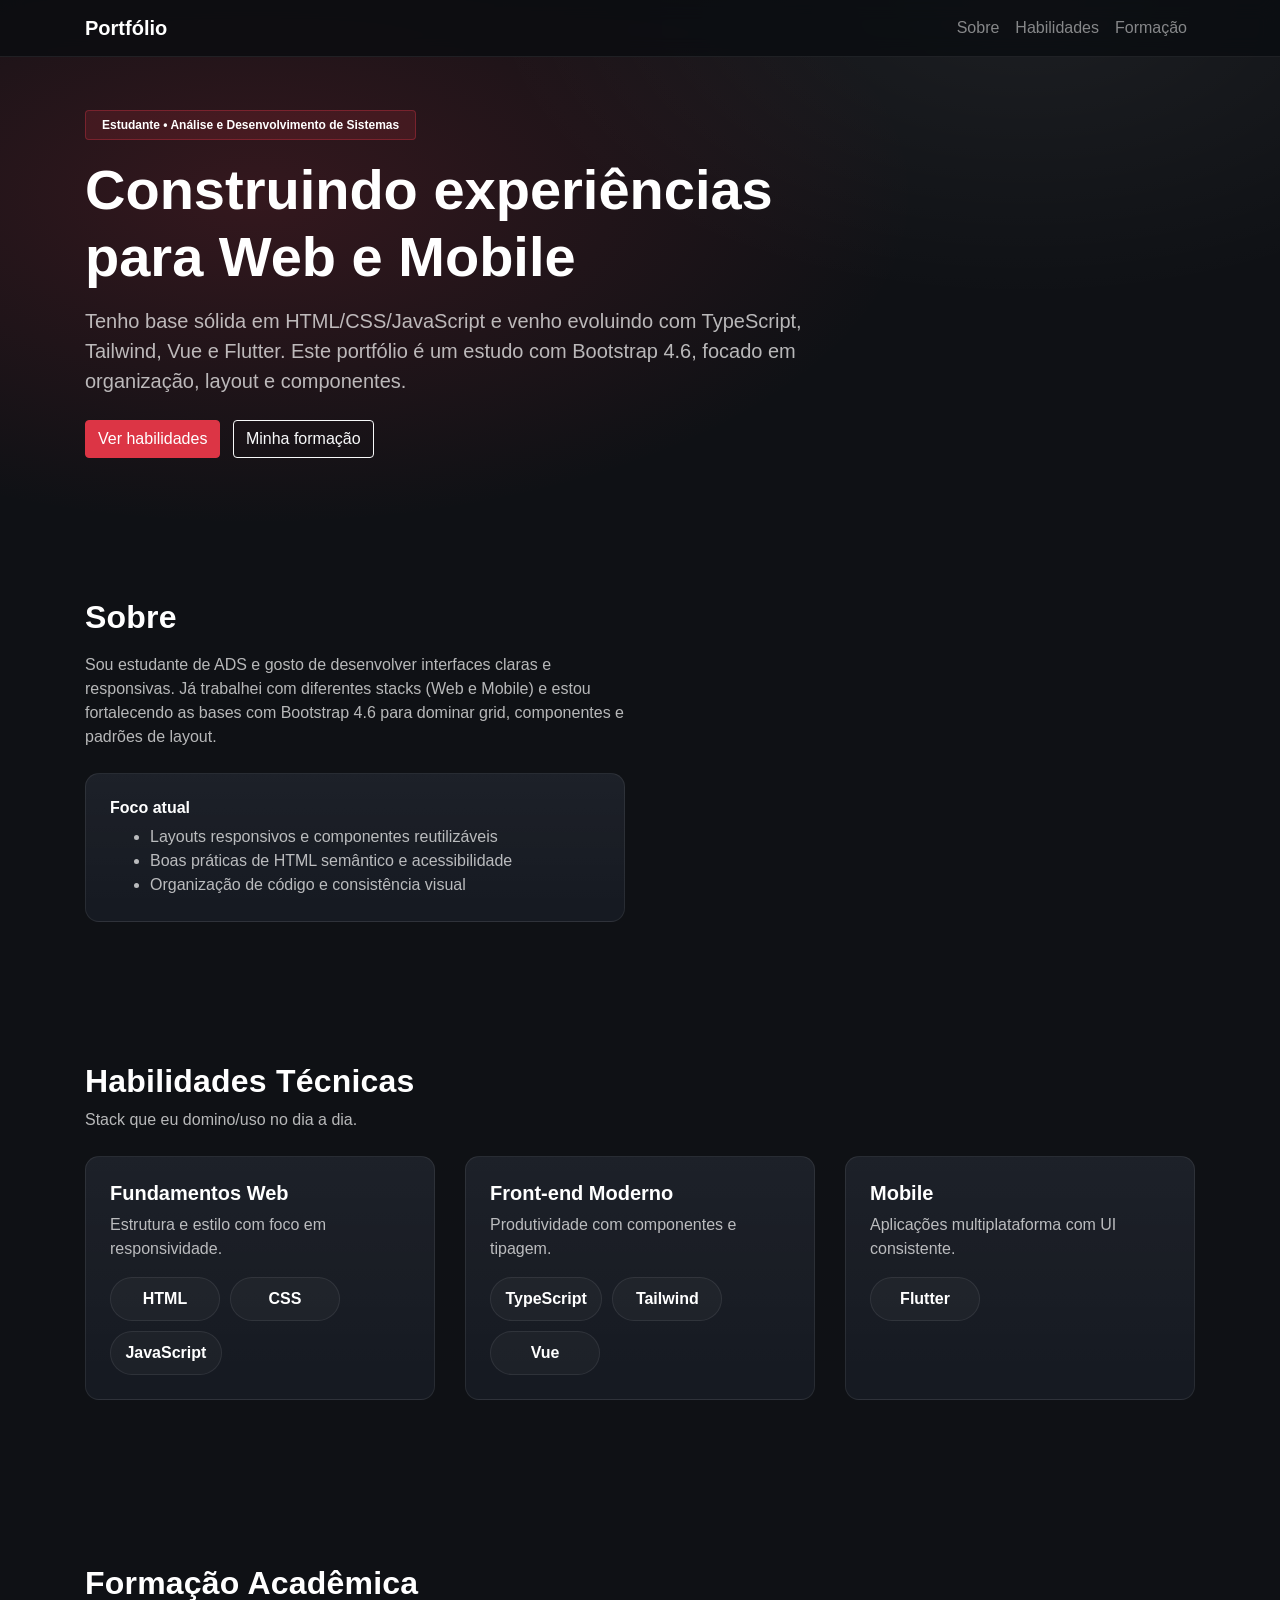
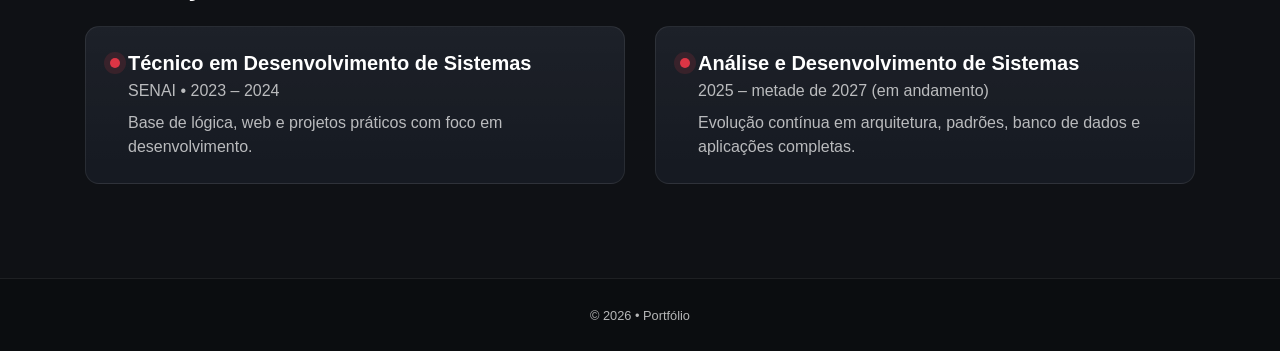
==== portfolio-ads/index.html @ fe864db2 "feat: subindo projeto" ====
<!DOCTYPE html>
<html lang="pt-br">
<head>
  <meta charset="UTF-8" />
  <meta name="viewport" content="width=device-width, initial-scale=1.0" />
  <title>Portfólio | Estudante de ADS</title>
  <link rel="stylesheet" href="https://cdn.jsdelivr.net/npm/bootstrap@4.6.2/dist/css/bootstrap.min.css" />
  <style>
    :root{
      --bg: #0f1115;
      --panel: #161a22;
      --panel-2: #121620;
      --border: rgba(255,255,255,.08);
      --muted: rgba(255,255,255,.70);
      --accent: #dc3545;
    }

    html{ scroll-behavior: smooth; }
    body{
      background: radial-gradient(1200px 600px at 20% 10%, rgba(220,53,69,.18), transparent 55%),
                  radial-gradient(900px 500px at 80% 0%, rgba(255,255,255,.06), transparent 60%),
                  var(--bg);
      color: #fff;
    }

    .navbar{
      background: rgba(10,12,16,.78) !important;
      backdrop-filter: blur(10px);
      border-bottom: 1px solid var(--border);
    }

    .hero{
      padding: 110px 0 70px;
    }

    .hero .badge{
      background: rgba(220,53,69,.15);
      color: #fff;
      border: 1px solid rgba(220,53,69,.35);
      font-weight: 600;
    }

    .panel{
      background: linear-gradient(180deg, rgba(255,255,255,.03), transparent 90%), var(--panel);
      border: 1px solid var(--border);
      border-radius: 14px;
    }

    .section{
      padding: 70px 0;
    }

    .section-title{
      font-weight: 800;
      letter-spacing: .2px;
    }

    .muted{
      color: var(--muted);
    }

    .skill-pill{
      border: 1px solid var(--border);
      background: rgba(255,255,255,.03);
      border-radius: 999px;
      padding: .55rem .9rem;
      display: inline-flex;
      align-items: center;
      justify-content: center;
      min-width: 110px;
      font-weight: 600;
    }

    .timeline-item{
      position: relative;
      padding-left: 18px;
    }
    .timeline-item:before{
      content: "";
      position: absolute;
      left: 0;
      top: .45rem;
      width: 10px;
      height: 10px;
      border-radius: 50%;
      background: var(--accent);
      box-shadow: 0 0 0 6px rgba(220,53,69,.15);
    }

    .footer{
      border-top: 1px solid var(--border);
      background: rgba(0,0,0,.25);
    }
  </style>
</head>
<body data-spy="scroll" data-target="#mainNav" data-offset="90">
  <nav id="mainNav" class="navbar navbar-expand-lg navbar-dark fixed-top">
    <div class="container">
      <a class="navbar-brand font-weight-bold" href="#top">Portfólio</a>
      <button class="navbar-toggler" type="button" data-toggle="collapse" data-target="#navContent">
        <span class="navbar-toggler-icon"></span>
      </button>
      <div class="collapse navbar-collapse" id="navContent">
        <ul class="navbar-nav ml-auto">
          <li class="nav-item"><a class="nav-link" href="#sobre">Sobre</a></li>
          <li class="nav-item"><a class="nav-link" href="#skills">Habilidades</a></li>
          <li class="nav-item"><a class="nav-link" href="#formacao">Formação</a></li>
        </ul>
      </div>
    </div>
  </nav>
  <main id="top" class="hero">
    <div class="container">
      <div class="row align-items-center">
        <div class="col-lg-8">
          <span class="badge px-3 py-2 mb-3">Estudante • Análise e Desenvolvimento de Sistemas</span>
          <h1 class="display-4 font-weight-bold mb-3">Construindo experiências para Web e Mobile</h1>
          <p class="lead muted mb-4">
            Tenho base sólida em HTML/CSS/JavaScript e venho evoluindo com TypeScript, Tailwind, Vue e Flutter.
            Este portfólio é um estudo com Bootstrap 4.6, focado em organização, layout e componentes.
          </p>

          <a class="btn btn-danger mr-2" href="#skills">Ver habilidades</a>
          <a class="btn btn-outline-light" href="#formacao">Minha formação</a>
        </div>

      </div>
    </div>
  </main>
  <section id="sobre" class="section">
    <div class="container">
      <div class="row">
        <div class="col-lg-6 mb-4 mb-lg-0">
          <h2 class="section-title mb-3">Sobre</h2>
          <p class="muted">
            Sou estudante de ADS e gosto de desenvolver interfaces claras e responsivas.
            Já trabalhei com diferentes stacks (Web e Mobile) e estou fortalecendo as bases com Bootstrap 4.6
            para dominar grid, componentes e padrões de layout.
          </p>
          <div class="panel p-4 mt-4">
            <h6 class="font-weight-bold mb-2">Foco atual</h6>
            <ul class="mb-0 muted">
              <li>Layouts responsivos e componentes reutilizáveis</li>
              <li>Boas práticas de HTML semântico e acessibilidade</li>
              <li>Organização de código e consistência visual</li>
            </ul>
          </div>
        </div>
          </div>
        </div>
      </div>
    </div>
  </section>
  <section id="skills" class="section">
    <div class="container">
      <div class="d-flex justify-content-between align-items-end mb-4">
        <div>
          <h2 class="section-title mb-2">Habilidades Técnicas</h2>
          <p class="muted mb-0">Stack que eu domino/uso no dia a dia.</p>
        </div>
      </div>
      <div class="row">
        <div class="col-md-4 mb-4">
          <div class="panel p-4 h-100">
            <h5 class="font-weight-bold mb-2">Fundamentos Web</h5>
            <p class="muted mb-3">Estrutura e estilo com foco em responsividade.</p>
            <div class="d-flex flex-wrap" style="gap:10px;">
              <span class="skill-pill">HTML</span>
              <span class="skill-pill">CSS</span>
              <span class="skill-pill">JavaScript</span>
            </div>
          </div>
        </div>
        <div class="col-md-4 mb-4">
          <div class="panel p-4 h-100">
            <h5 class="font-weight-bold mb-2">Front-end Moderno</h5>
            <p class="muted mb-3">Produtividade com componentes e tipagem.</p>
            <div class="d-flex flex-wrap" style="gap:10px;">
              <span class="skill-pill">TypeScript</span>
              <span class="skill-pill">Tailwind</span>
              <span class="skill-pill">Vue</span>
            </div>
          </div>
        </div>
        <div class="col-md-4 mb-4">
          <div class="panel p-4 h-100">
            <h5 class="font-weight-bold mb-2">Mobile</h5>
            <p class="muted mb-3">Aplicações multiplataforma com UI consistente.</p>
            <div class="d-flex flex-wrap" style="gap:10px;">
              <span class="skill-pill">Flutter</span>
            </div>
          </div>
        </div>
      </div>
    </div>
  </section>
  <section id="formacao" class="section">
    <div class="container">
      <h2 class="section-title mb-4">Formação Acadêmica</h2>
      <div class="row">
        <div class="col-lg-6 mb-4">
          <div class="panel p-4">
            <div class="timeline-item">
              <h5 class="font-weight-bold mb-1">Técnico em Desenvolvimento de Sistemas</h5>
              <div class="muted">SENAI • 2023 – 2024</div>
              <p class="muted mt-2 mb-0">
                Base de lógica, web e projetos práticos com foco em desenvolvimento.
              </p>
            </div>
          </div>
        </div>
        <div class="col-lg-6 mb-4">
          <div class="panel p-4">
            <div class="timeline-item">
              <h5 class="font-weight-bold mb-1">Análise e Desenvolvimento de Sistemas</h5>
              <div class="muted">2025 – metade de 2027 (em andamento)</div>
              <p class="muted mt-2 mb-0">
                Evolução contínua em arquitetura, padrões, banco de dados e aplicações completas.
              </p>
            </div>
          </div>
        </div>
      </div>
    </div>
  </section>
  <footer class="footer py-4 text-center">
    <div class="container">
      <small class="muted">© 2026 • Portfólio</small>
    </div>
  </footer>
  <script src="https://cdn.jsdelivr.net/npm/jquery@3.5.1/dist/jquery.slim.min.js"></script>
  <script src="https://cdn.jsdelivr.net/npm/bootstrap@4.6.2/dist/js/bootstrap.bundle.min.js"></script>
</body>
</html>
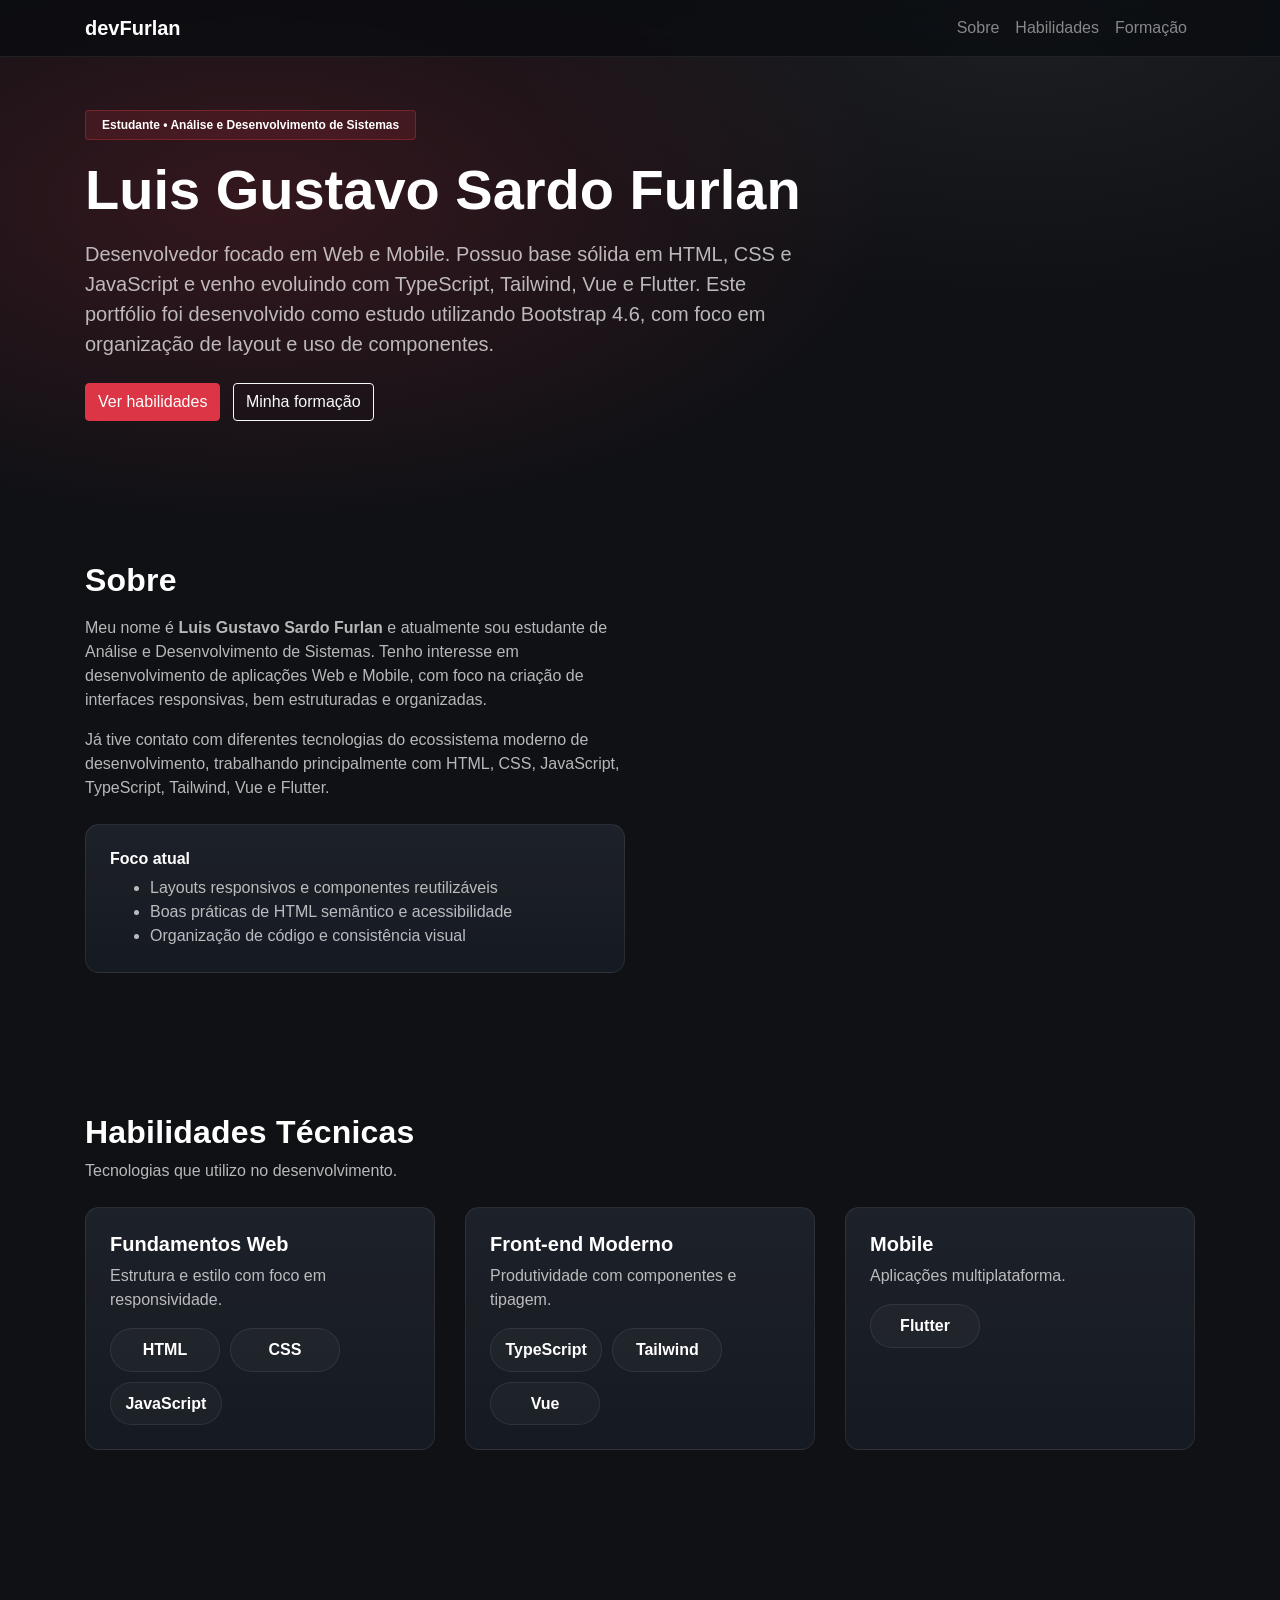
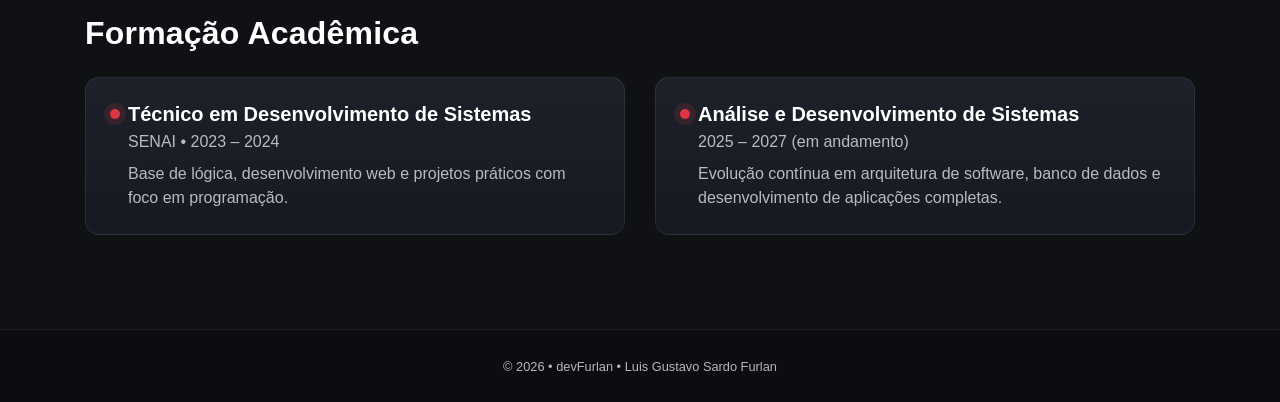
==== commit b2905321: "refactor: css inline removido" ====
--- a/portfolio-ads/index.html
+++ b/portfolio-ads/index.html
@@ -1,234 +1,186 @@
-<!DOCTYPE html>
+<!doctype html>
 <html lang="pt-br">
-<head>
-  <meta charset="UTF-8" />
-  <meta name="viewport" content="width=device-width, initial-scale=1.0" />
-  <title>Portfólio | Estudante de ADS</title>
-  <link rel="stylesheet" href="https://cdn.jsdelivr.net/npm/bootstrap@4.6.2/dist/css/bootstrap.min.css" />
-  <style>
-    :root{
-      --bg: #0f1115;
-      --panel: #161a22;
-      --panel-2: #121620;
-      --border: rgba(255,255,255,.08);
-      --muted: rgba(255,255,255,.70);
-      --accent: #dc3545;
-    }
-
-    html{ scroll-behavior: smooth; }
-    body{
-      background: radial-gradient(1200px 600px at 20% 10%, rgba(220,53,69,.18), transparent 55%),
-                  radial-gradient(900px 500px at 80% 0%, rgba(255,255,255,.06), transparent 60%),
-                  var(--bg);
-      color: #fff;
-    }
-
-    .navbar{
-      background: rgba(10,12,16,.78) !important;
-      backdrop-filter: blur(10px);
-      border-bottom: 1px solid var(--border);
-    }
-
-    .hero{
-      padding: 110px 0 70px;
-    }
-
-    .hero .badge{
-      background: rgba(220,53,69,.15);
-      color: #fff;
-      border: 1px solid rgba(220,53,69,.35);
-      font-weight: 600;
-    }
-
-    .panel{
-      background: linear-gradient(180deg, rgba(255,255,255,.03), transparent 90%), var(--panel);
-      border: 1px solid var(--border);
-      border-radius: 14px;
-    }
-
-    .section{
-      padding: 70px 0;
-    }
-
-    .section-title{
-      font-weight: 800;
-      letter-spacing: .2px;
-    }
-
-    .muted{
-      color: var(--muted);
-    }
-
-    .skill-pill{
-      border: 1px solid var(--border);
-      background: rgba(255,255,255,.03);
-      border-radius: 999px;
-      padding: .55rem .9rem;
-      display: inline-flex;
-      align-items: center;
-      justify-content: center;
-      min-width: 110px;
-      font-weight: 600;
-    }
-
-    .timeline-item{
-      position: relative;
-      padding-left: 18px;
-    }
-    .timeline-item:before{
-      content: "";
-      position: absolute;
-      left: 0;
-      top: .45rem;
-      width: 10px;
-      height: 10px;
-      border-radius: 50%;
-      background: var(--accent);
-      box-shadow: 0 0 0 6px rgba(220,53,69,.15);
-    }
-
-    .footer{
-      border-top: 1px solid var(--border);
-      background: rgba(0,0,0,.25);
-    }
-  </style>
-</head>
-<body data-spy="scroll" data-target="#mainNav" data-offset="90">
-  <nav id="mainNav" class="navbar navbar-expand-lg navbar-dark fixed-top">
-    <div class="container">
-      <a class="navbar-brand font-weight-bold" href="#top">Portfólio</a>
-      <button class="navbar-toggler" type="button" data-toggle="collapse" data-target="#navContent">
-        <span class="navbar-toggler-icon"></span>
-      </button>
-      <div class="collapse navbar-collapse" id="navContent">
-        <ul class="navbar-nav ml-auto">
-          <li class="nav-item"><a class="nav-link" href="#sobre">Sobre</a></li>
-          <li class="nav-item"><a class="nav-link" href="#skills">Habilidades</a></li>
-          <li class="nav-item"><a class="nav-link" href="#formacao">Formação</a></li>
-        </ul>
+  <head>
+    <meta charset="UTF-8" />
+    <meta name="viewport" content="width=device-width, initial-scale=1.0" />
+    <title>devFurlan | Portfólio</title>
+    <link
+      rel="stylesheet"
+      href="https://cdn.jsdelivr.net/npm/bootstrap@4.6.2/dist/css/bootstrap.min.css"
+    />
+    <link rel="stylesheet" href="css/style.css" />
+  </head>
+  <body data-spy="scroll" data-target="#mainNav" data-offset="90">
+    <nav id="mainNav" class="navbar navbar-expand-lg navbar-dark fixed-top">
+      <div class="container">
+        <a class="navbar-brand font-weight-bold" href="#top"> devFurlan </a>
+        <button
+          class="navbar-toggler"
+          type="button"
+          data-toggle="collapse"
+          data-target="#navContent"
+        >
+          <span class="navbar-toggler-icon"></span>
+        </button>
+        <div class="collapse navbar-collapse" id="navContent">
+          <ul class="navbar-nav ml-auto">
+            <li class="nav-item">
+              <a class="nav-link" href="#sobre">Sobre</a>
+            </li>
+            <li class="nav-item">
+              <a class="nav-link" href="#skills">Habilidades</a>
+            </li>
+            <li class="nav-item">
+              <a class="nav-link" href="#formacao">Formação</a>
+            </li>
+          </ul>
+        </div>
       </div>
-    </div>
-  </nav>
-  <main id="top" class="hero">
-    <div class="container">
-      <div class="row align-items-center">
-        <div class="col-lg-8">
-          <span class="badge px-3 py-2 mb-3">Estudante • Análise e Desenvolvimento de Sistemas</span>
-          <h1 class="display-4 font-weight-bold mb-3">Construindo experiências para Web e Mobile</h1>
-          <p class="lead muted mb-4">
-            Tenho base sólida em HTML/CSS/JavaScript e venho evoluindo com TypeScript, Tailwind, Vue e Flutter.
-            Este portfólio é um estudo com Bootstrap 4.6, focado em organização, layout e componentes.
-          </p>
-
-          <a class="btn btn-danger mr-2" href="#skills">Ver habilidades</a>
-          <a class="btn btn-outline-light" href="#formacao">Minha formação</a>
-        </div>
-
-      </div>
-    </div>
-  </main>
-  <section id="sobre" class="section">
-    <div class="container">
-      <div class="row">
-        <div class="col-lg-6 mb-4 mb-lg-0">
-          <h2 class="section-title mb-3">Sobre</h2>
-          <p class="muted">
-            Sou estudante de ADS e gosto de desenvolver interfaces claras e responsivas.
-            Já trabalhei com diferentes stacks (Web e Mobile) e estou fortalecendo as bases com Bootstrap 4.6
-            para dominar grid, componentes e padrões de layout.
-          </p>
-          <div class="panel p-4 mt-4">
-            <h6 class="font-weight-bold mb-2">Foco atual</h6>
-            <ul class="mb-0 muted">
-              <li>Layouts responsivos e componentes reutilizáveis</li>
-              <li>Boas práticas de HTML semântico e acessibilidade</li>
-              <li>Organização de código e consistência visual</li>
-            </ul>
-          </div>
-        </div>
+    </nav>
+    <main id="top" class="hero">
+      <div class="container">
+        <div class="row align-items-center">
+          <div class="col-lg-8">
+            <span class="badge px-3 py-2 mb-3">
+              Estudante • Análise e Desenvolvimento de Sistemas
+            </span>
+            <h1 class="display-4 font-weight-bold mb-3">
+              Luis Gustavo Sardo Furlan
+            </h1>
+            <p class="lead muted mb-4">
+              Desenvolvedor focado em Web e Mobile. Possuo base sólida em HTML,
+              CSS e JavaScript e venho evoluindo com TypeScript, Tailwind, Vue e
+              Flutter. Este portfólio foi desenvolvido como estudo utilizando
+              Bootstrap 4.6, com foco em organização de layout e uso de
+              componentes.
+            </p>
+            <a class="btn btn-danger mr-2" href="#skills"> Ver habilidades </a>
+            <a class="btn btn-outline-light" href="#formacao">
+              Minha formação
+            </a>
           </div>
         </div>
       </div>
-    </div>
-  </section>
-  <section id="skills" class="section">
-    <div class="container">
-      <div class="d-flex justify-content-between align-items-end mb-4">
-        <div>
-          <h2 class="section-title mb-2">Habilidades Técnicas</h2>
-          <p class="muted mb-0">Stack que eu domino/uso no dia a dia.</p>
-        </div>
-      </div>
-      <div class="row">
-        <div class="col-md-4 mb-4">
-          <div class="panel p-4 h-100">
-            <h5 class="font-weight-bold mb-2">Fundamentos Web</h5>
-            <p class="muted mb-3">Estrutura e estilo com foco em responsividade.</p>
-            <div class="d-flex flex-wrap" style="gap:10px;">
-              <span class="skill-pill">HTML</span>
-              <span class="skill-pill">CSS</span>
-              <span class="skill-pill">JavaScript</span>
-            </div>
-          </div>
-        </div>
-        <div class="col-md-4 mb-4">
-          <div class="panel p-4 h-100">
-            <h5 class="font-weight-bold mb-2">Front-end Moderno</h5>
-            <p class="muted mb-3">Produtividade com componentes e tipagem.</p>
-            <div class="d-flex flex-wrap" style="gap:10px;">
-              <span class="skill-pill">TypeScript</span>
-              <span class="skill-pill">Tailwind</span>
-              <span class="skill-pill">Vue</span>
-            </div>
-          </div>
-        </div>
-        <div class="col-md-4 mb-4">
-          <div class="panel p-4 h-100">
-            <h5 class="font-weight-bold mb-2">Mobile</h5>
-            <p class="muted mb-3">Aplicações multiplataforma com UI consistente.</p>
-            <div class="d-flex flex-wrap" style="gap:10px;">
-              <span class="skill-pill">Flutter</span>
+    </main>
+    <section id="sobre" class="section">
+      <div class="container">
+        <div class="row">
+          <div class="col-lg-6 mb-4 mb-lg-0">
+            <h2 class="section-title mb-3">Sobre</h2>
+            <p class="muted">
+              Meu nome é <strong>Luis Gustavo Sardo Furlan</strong> e atualmente
+              sou estudante de Análise e Desenvolvimento de Sistemas. Tenho
+              interesse em desenvolvimento de aplicações Web e Mobile, com foco
+              na criação de interfaces responsivas, bem estruturadas e
+              organizadas.
+            </p>
+            <p class="muted">
+              Já tive contato com diferentes tecnologias do ecossistema moderno
+              de desenvolvimento, trabalhando principalmente com HTML, CSS,
+              JavaScript, TypeScript, Tailwind, Vue e Flutter.
+            </p>
+            <div class="panel p-4 mt-4">
+              <h6 class="font-weight-bold mb-2">Foco atual</h6>
+              <ul class="mb-0 muted">
+                <li>Layouts responsivos e componentes reutilizáveis</li>
+                <li>Boas práticas de HTML semântico e acessibilidade</li>
+                <li>Organização de código e consistência visual</li>
+              </ul>
             </div>
           </div>
         </div>
       </div>
-    </div>
-  </section>
-  <section id="formacao" class="section">
-    <div class="container">
-      <h2 class="section-title mb-4">Formação Acadêmica</h2>
-      <div class="row">
-        <div class="col-lg-6 mb-4">
-          <div class="panel p-4">
-            <div class="timeline-item">
-              <h5 class="font-weight-bold mb-1">Técnico em Desenvolvimento de Sistemas</h5>
-              <div class="muted">SENAI • 2023 – 2024</div>
-              <p class="muted mt-2 mb-0">
-                Base de lógica, web e projetos práticos com foco em desenvolvimento.
+    </section>
+    <section id="skills" class="section">
+      <div class="container">
+        <div class="d-flex justify-content-between align-items-end mb-4">
+          <div>
+            <h2 class="section-title mb-2">Habilidades Técnicas</h2>
+            <p class="muted mb-0">
+              Tecnologias que utilizo no desenvolvimento.
+            </p>
+          </div>
+        </div>
+        <div class="row">
+          <div class="col-md-4 mb-4">
+            <div class="panel p-4 h-100">
+              <h5 class="font-weight-bold mb-2">Fundamentos Web</h5>
+              <p class="muted mb-3">
+                Estrutura e estilo com foco em responsividade.
               </p>
+              <div class="d-flex flex-wrap" style="gap: 10px">
+                <span class="skill-pill">HTML</span>
+                <span class="skill-pill">CSS</span>
+                <span class="skill-pill">JavaScript</span>
+              </div>
             </div>
           </div>
-        </div>
-        <div class="col-lg-6 mb-4">
-          <div class="panel p-4">
-            <div class="timeline-item">
-              <h5 class="font-weight-bold mb-1">Análise e Desenvolvimento de Sistemas</h5>
-              <div class="muted">2025 – metade de 2027 (em andamento)</div>
-              <p class="muted mt-2 mb-0">
-                Evolução contínua em arquitetura, padrões, banco de dados e aplicações completas.
-              </p>
+          <div class="col-md-4 mb-4">
+            <div class="panel p-4 h-100">
+              <h5 class="font-weight-bold mb-2">Front-end Moderno</h5>
+              <p class="muted mb-3">Produtividade com componentes e tipagem.</p>
+              <div class="d-flex flex-wrap" style="gap: 10px">
+                <span class="skill-pill">TypeScript</span>
+                <span class="skill-pill">Tailwind</span>
+                <span class="skill-pill">Vue</span>
+              </div>
+            </div>
+          </div>
+          <div class="col-md-4 mb-4">
+            <div class="panel p-4 h-100">
+              <h5 class="font-weight-bold mb-2">Mobile</h5>
+              <p class="muted mb-3">Aplicações multiplataforma.</p>
+              <div class="d-flex flex-wrap" style="gap: 10px">
+                <span class="skill-pill">Flutter</span>
+              </div>
             </div>
           </div>
         </div>
       </div>
-    </div>
-  </section>
-  <footer class="footer py-4 text-center">
-    <div class="container">
-      <small class="muted">© 2026 • Portfólio</small>
-    </div>
-  </footer>
-  <script src="https://cdn.jsdelivr.net/npm/jquery@3.5.1/dist/jquery.slim.min.js"></script>
-  <script src="https://cdn.jsdelivr.net/npm/bootstrap@4.6.2/dist/js/bootstrap.bundle.min.js"></script>
-</body>
+    </section>
+    <section id="formacao" class="section">
+      <div class="container">
+        <h2 class="section-title mb-4">Formação Acadêmica</h2>
+        <div class="row">
+          <div class="col-lg-6 mb-4">
+            <div class="panel p-4">
+              <div class="timeline-item">
+                <h5 class="font-weight-bold mb-1">
+                  Técnico em Desenvolvimento de Sistemas
+                </h5>
+                <div class="muted">SENAI • 2023 – 2024</div>
+                <p class="muted mt-2 mb-0">
+                  Base de lógica, desenvolvimento web e projetos práticos com
+                  foco em programação.
+                </p>
+              </div>
+            </div>
+          </div>
+          <div class="col-lg-6 mb-4">
+            <div class="panel p-4">
+              <div class="timeline-item">
+                <h5 class="font-weight-bold mb-1">
+                  Análise e Desenvolvimento de Sistemas
+                </h5>
+                <div class="muted">2025 – 2027 (em andamento)</div>
+                <p class="muted mt-2 mb-0">
+                  Evolução contínua em arquitetura de software, banco de dados e
+                  desenvolvimento de aplicações completas.
+                </p>
+              </div>
+            </div>
+          </div>
+        </div>
+      </div>
+    </section>
+    <footer class="footer py-4 text-center">
+      <div class="container">
+        <small class="muted">
+          © 2026 • devFurlan • Luis Gustavo Sardo Furlan
+        </small>
+      </div>
+    </footer>
+    <script src="https://cdn.jsdelivr.net/npm/jquery@3.5.1/dist/jquery.slim.min.js"></script>
+    <script src="https://cdn.jsdelivr.net/npm/bootstrap@4.6.2/dist/js/bootstrap.bundle.min.js"></script>
+  </body>
 </html>
--- a/portfolio-ads/css/style.css
+++ b/portfolio-ads/css/style.css
@@ -0,0 +1,89 @@
+:root{
+  --bg: #0f1115;
+  --panel: #161a22;
+  --panel-2: #121620;
+  --border: rgba(255,255,255,.08);
+  --muted: rgba(255,255,255,.70);
+  --accent: #dc3545;
+}
+
+html{
+  scroll-behavior: smooth;
+}
+
+body{
+  background: radial-gradient(1200px 600px at 20% 10%, rgba(220,53,69,.18), transparent 55%),
+              radial-gradient(900px 500px at 80% 0%, rgba(255,255,255,.06), transparent 60%),
+              var(--bg);
+  color:#fff;
+}
+
+.navbar{
+  background: rgba(10,12,16,.78) !important;
+  backdrop-filter: blur(10px);
+  border-bottom: 1px solid var(--border);
+}
+
+.hero{
+  padding:110px 0 70px;
+}
+
+.hero .badge{
+  background: rgba(220,53,69,.15);
+  color:#fff;
+  border:1px solid rgba(220,53,69,.35);
+  font-weight:600;
+}
+
+.panel{
+  background: linear-gradient(180deg, rgba(255,255,255,.03), transparent 90%), var(--panel);
+  border:1px solid var(--border);
+  border-radius:14px;
+}
+
+.section{
+  padding:70px 0;
+}
+
+.section-title{
+  font-weight:800;
+  letter-spacing:.2px;
+}
+
+.muted{
+  color:var(--muted);
+}
+
+.skill-pill{
+  border:1px solid var(--border);
+  background:rgba(255,255,255,.03);
+  border-radius:999px;
+  padding:.55rem .9rem;
+  display:inline-flex;
+  align-items:center;
+  justify-content:center;
+  min-width:110px;
+  font-weight:600;
+}
+
+.timeline-item{
+  position:relative;
+  padding-left:18px;
+}
+
+.timeline-item:before{
+  content:"";
+  position:absolute;
+  left:0;
+  top:.45rem;
+  width:10px;
+  height:10px;
+  border-radius:50%;
+  background:var(--accent);
+  box-shadow:0 0 0 6px rgba(220,53,69,.15);
+}
+
+.footer{
+  border-top:1px solid var(--border);
+  background:rgba(0,0,0,.25);
+}
